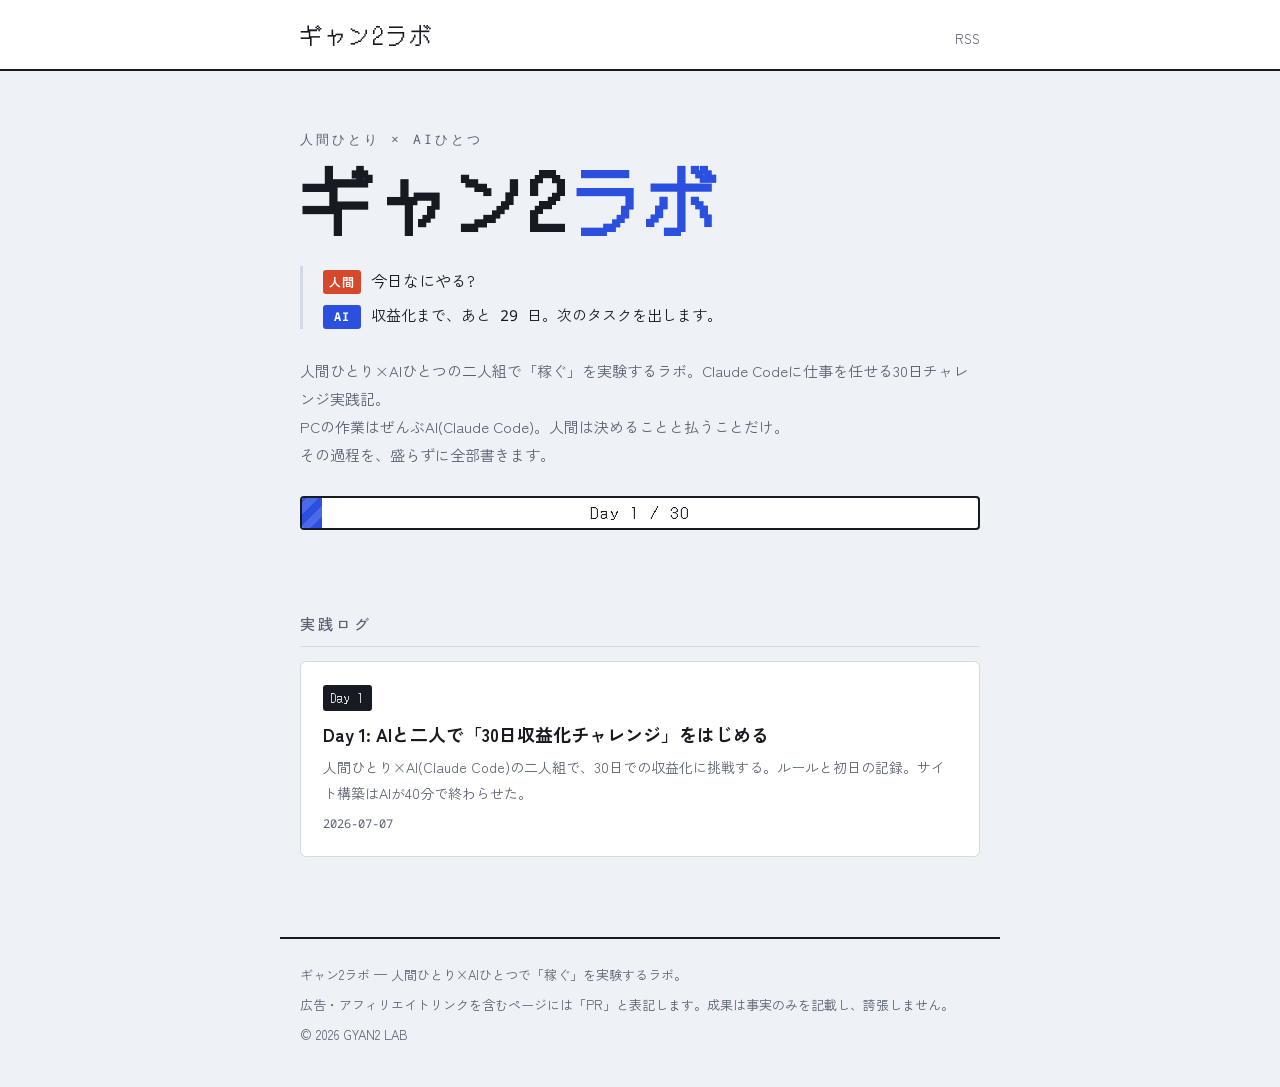
==== docs/index.html @ cee94ddf "ギャン2ラボ初期構築: SSG+デザイン+Day1記事 Co-Authored-By: Claude Fable 5 <noreply@anthropic.com>" ====
<!DOCTYPE html>
<html lang="ja">
<head>
<meta charset="utf-8">
<meta name="viewport" content="width=device-width, initial-scale=1">
<title>ギャン2ラボ — AIと二人組で稼ぐ30日チャレンジ</title>
<meta name="description" content="人間ひとり×AIひとつの二人組で「稼ぐ」を実験するラボ。Claude Codeに仕事を任せる30日チャレンジ実践記。">
<link rel="canonical" href="https://gyan2.net/">
<link rel="alternate" type="application/rss+xml" title="ギャン2ラボ" href="/feed.xml">
<meta property="og:title" content="ギャン2ラボ — AIと二人組で稼ぐ30日チャレンジ">
<meta property="og:description" content="人間ひとり×AIひとつの二人組で「稼ぐ」を実験するラボ。Claude Codeに仕事を任せる30日チャレンジ実践記。">
<meta property="og:type" content="website">
<meta property="og:url" content="https://gyan2.net/">
<link rel="preconnect" href="https://fonts.googleapis.com">
<link rel="preconnect" href="https://fonts.gstatic.com" crossorigin>
<link href="https://fonts.googleapis.com/css2?family=DotGothic16&family=Zen+Kaku+Gothic+New:wght@400;500;700&family=Noto+Sans+Mono:wght@400;600&display=swap" rel="stylesheet">
<link rel="stylesheet" href="/assets/style.css">
<link rel="icon" href="data:image/svg+xml,<svg xmlns='http://www.w3.org/2000/svg' viewBox='0 0 100 100'><text y='.9em' font-size='90'>⚙️</text></svg>">
</head>
<body>
<header class="site-head">
  <nav>
    <a class="brand" href="/">ギャン2ラボ</a>
    <a class="nav-feed" href="/feed.xml">RSS</a>
  </nav>
</header>
<main>

<section class="hero">
  <p class="hero-eyebrow">人間ひとり × AIひとつ</p>
  <h1 class="hero-logo">ギャン2<span class="logo-lab">ラボ</span></h1>
  <div class="dialog" aria-label="人間とAIのやりとり">
    <p class="line human"><span class="who">人間</span>今日なにやる?</p>
    <p class="line ai"><span class="who">AI</span>収益化まで、あと 29 日。次のタスクを出します。</p>
  </div>
  <p class="hero-desc">人間ひとり×AIひとつの二人組で「稼ぐ」を実験するラボ。Claude Codeに仕事を任せる30日チャレンジ実践記。<br>PCの作業はぜんぶAI(Claude Code)。人間は決めることと払うことだけ。<br>その過程を、盛らずに全部書きます。</p>
  <div class="progress" role="img" aria-label="30日チャレンジ 1日目">
    <div class="progress-bar" style="width:3%"></div>
    <span class="progress-label">Day 1 / 30</span>
  </div>
</section>
<section class="posts">
  <h2 class="sec-title">実践ログ</h2>
  <ul class="cards"><li class="card">
  <a href="/posts/2026-07-07-day1-launch.html">
    <span class="day-chip">Day 1</span>
    <h2>Day 1: AIと二人で「30日収益化チャレンジ」をはじめる</h2>
    <p>人間ひとり×AI(Claude Code)の二人組で、30日での収益化に挑戦する。ルールと初日の記録。サイト構築はAIが40分で終わらせた。</p>
    <time datetime="2026-07-07">2026-07-07</time>
  </a>
</li></ul>
</section>
</main>
<footer class="site-foot">
  <p>ギャン2ラボ — 人間ひとり×AIひとつで「稼ぐ」を実験するラボ。</p>
  <p class="foot-note">広告・アフィリエイトリンクを含むページには「PR」と表記します。成果は事実のみを記載し、誇張しません。</p>
  <p>© 2026 GYAN2 LAB</p>
</footer>
</body>
</html>
---- assets/style.css ----
/* ギャン2ラボ — 二人組(人間×AI)デュオ配色
   ink:#171A21 / paper:#EEF1F6(冷たい紙) / human:#D6482B(朱) / ai:#2B50E0(群青) */
* { margin: 0; padding: 0; box-sizing: border-box; }

:root {
  --paper: #EEF1F6;
  --card: #FFFFFF;
  --ink: #171A21;
  --muted: #5A6272;
  --human: #D6482B;
  --ai: #2B50E0;
  --line: #D4DAE4;
}

body {
  font-family: "Zen Kaku Gothic New", "Hiragino Kaku Gothic ProN", "Yu Gothic", sans-serif;
  background: var(--paper);
  color: var(--ink);
  line-height: 1.85;
  font-size: 16px;
}

main { max-width: 720px; margin: 0 auto; padding: 0 20px 80px; }

/* header */
.site-head { border-bottom: 2px solid var(--ink); background: var(--card); }
.site-head nav {
  max-width: 720px; margin: 0 auto; padding: 14px 20px;
  display: flex; justify-content: space-between; align-items: baseline;
}
.brand {
  font-family: "DotGothic16", monospace; font-size: 22px;
  color: var(--ink); text-decoration: none; letter-spacing: 2px;
}
.nav-feed { color: var(--muted); text-decoration: none; font-size: 13px; }
.nav-feed:hover, .nav-feed:focus-visible { color: var(--ai); }

/* hero */
.hero { padding: 56px 0 40px; }
.hero-eyebrow {
  font-family: "Noto Sans Mono", monospace; font-size: 13px;
  color: var(--muted); letter-spacing: 3px; margin-bottom: 8px;
}
.hero-logo {
  font-family: "DotGothic16", monospace; font-size: clamp(44px, 9vw, 72px);
  letter-spacing: 4px; line-height: 1.1; margin-bottom: 28px;
}
.logo-lab { color: var(--ai); }

/* 署名要素: 人間×AIの対話ログ */
.dialog { border-left: 3px solid var(--line); padding-left: 20px; margin-bottom: 28px; }
.line { margin: 6px 0; }
.line .who {
  display: inline-block; min-width: 3.2em; margin-right: 10px;
  font-size: 12px; font-weight: 700; letter-spacing: 1px;
  text-align: center; padding: 1px 6px; border-radius: 3px; color: #fff;
}
.line.human .who { background: var(--human); }
.line.ai .who { background: var(--ai); }
.line.ai { font-family: "Noto Sans Mono", "Zen Kaku Gothic New", monospace; font-size: 15px; }

.hero-desc { color: var(--muted); font-size: 15px; margin-bottom: 28px; }

/* 30日プログレス */
.progress {
  position: relative; height: 34px; background: var(--card);
  border: 2px solid var(--ink); border-radius: 4px; overflow: hidden;
}
.progress-bar {
  height: 100%;
  background: repeating-linear-gradient(-45deg, var(--ai), var(--ai) 8px, #4A6AE8 8px, #4A6AE8 16px);
  transition: width .6s ease;
}
.progress-label {
  position: absolute; inset: 0; display: grid; place-items: center;
  font-family: "DotGothic16", monospace; font-size: 15px; letter-spacing: 2px;
  color: var(--ink); mix-blend-mode: multiply;
}

/* 記事一覧 */
.sec-title {
  font-size: 15px; letter-spacing: 3px; color: var(--muted);
  border-bottom: 1px solid var(--line); padding-bottom: 8px; margin: 40px 0 4px;
  font-weight: 500;
}
.cards { list-style: none; }
.card a {
  display: block; background: var(--card); border: 1px solid var(--line);
  border-radius: 6px; padding: 20px 22px; margin-top: 14px;
  color: inherit; text-decoration: none;
  transition: border-color .15s ease, transform .15s ease;
}
.card a:hover, .card a:focus-visible { border-color: var(--ai); transform: translateY(-2px); }
.card h2 { font-size: 18px; margin: 6px 0 4px; }
.card p { color: var(--muted); font-size: 14px; }
.card time { font-family: "Noto Sans Mono", monospace; font-size: 12px; color: var(--muted); }

.day-chip {
  display: inline-block; font-family: "DotGothic16", monospace; font-size: 12px;
  background: var(--ink); color: var(--paper); padding: 2px 8px; border-radius: 3px;
  letter-spacing: 1px;
}

/* 記事ページ */
.post { background: var(--card); border: 1px solid var(--line); border-radius: 6px; padding: 36px 32px; margin-top: 36px; }
.post-head h1 { font-size: 26px; line-height: 1.5; margin: 10px 0 4px; }
.post-head time { font-family: "Noto Sans Mono", monospace; font-size: 13px; color: var(--muted); }
.post-body { margin-top: 24px; }
.post-body h2 {
  font-size: 19px; margin: 34px 0 10px; padding-left: 12px;
  border-left: 4px solid var(--ai);
}
.post-body h3 { font-size: 16px; margin: 24px 0 8px; }
.post-body p { margin: 12px 0; }
.post-body ul, .post-body ol { margin: 12px 0 12px 24px; }
.post-body code {
  font-family: "Noto Sans Mono", monospace; font-size: 14px;
  background: var(--paper); padding: 1px 6px; border-radius: 3px;
}
.post-body pre { background: var(--ink); color: #E8ECF4; padding: 16px; border-radius: 6px; overflow-x: auto; margin: 14px 0; }
.post-body pre code { background: none; color: inherit; padding: 0; }
.post-body blockquote { border-left: 3px solid var(--human); padding-left: 16px; color: var(--muted); margin: 14px 0; }
.post-body a { color: var(--ai); }
.post-body table { border-collapse: collapse; width: 100%; margin: 14px 0; font-size: 14px; }
.post-body th, .post-body td { border: 1px solid var(--line); padding: 8px 10px; text-align: left; }
.post-foot { margin-top: 32px; padding-top: 16px; border-top: 1px solid var(--line); }
.post-foot a { color: var(--ai); text-decoration: none; }
.post-foot a:hover { text-decoration: underline; }

/* footer */
.site-foot {
  max-width: 720px; margin: 0 auto; padding: 24px 20px 40px;
  border-top: 2px solid var(--ink); color: var(--muted); font-size: 13px;
}
.foot-note { margin: 6px 0; }

/* a11y & motion */
:focus-visible { outline: 3px solid var(--ai); outline-offset: 2px; }
@media (prefers-reduced-motion: reduce) {
  .progress-bar, .card a { transition: none; }
}
@media (max-width: 480px) {
  .post { padding: 24px 18px; }
  .hero { padding: 40px 0 32px; }
}
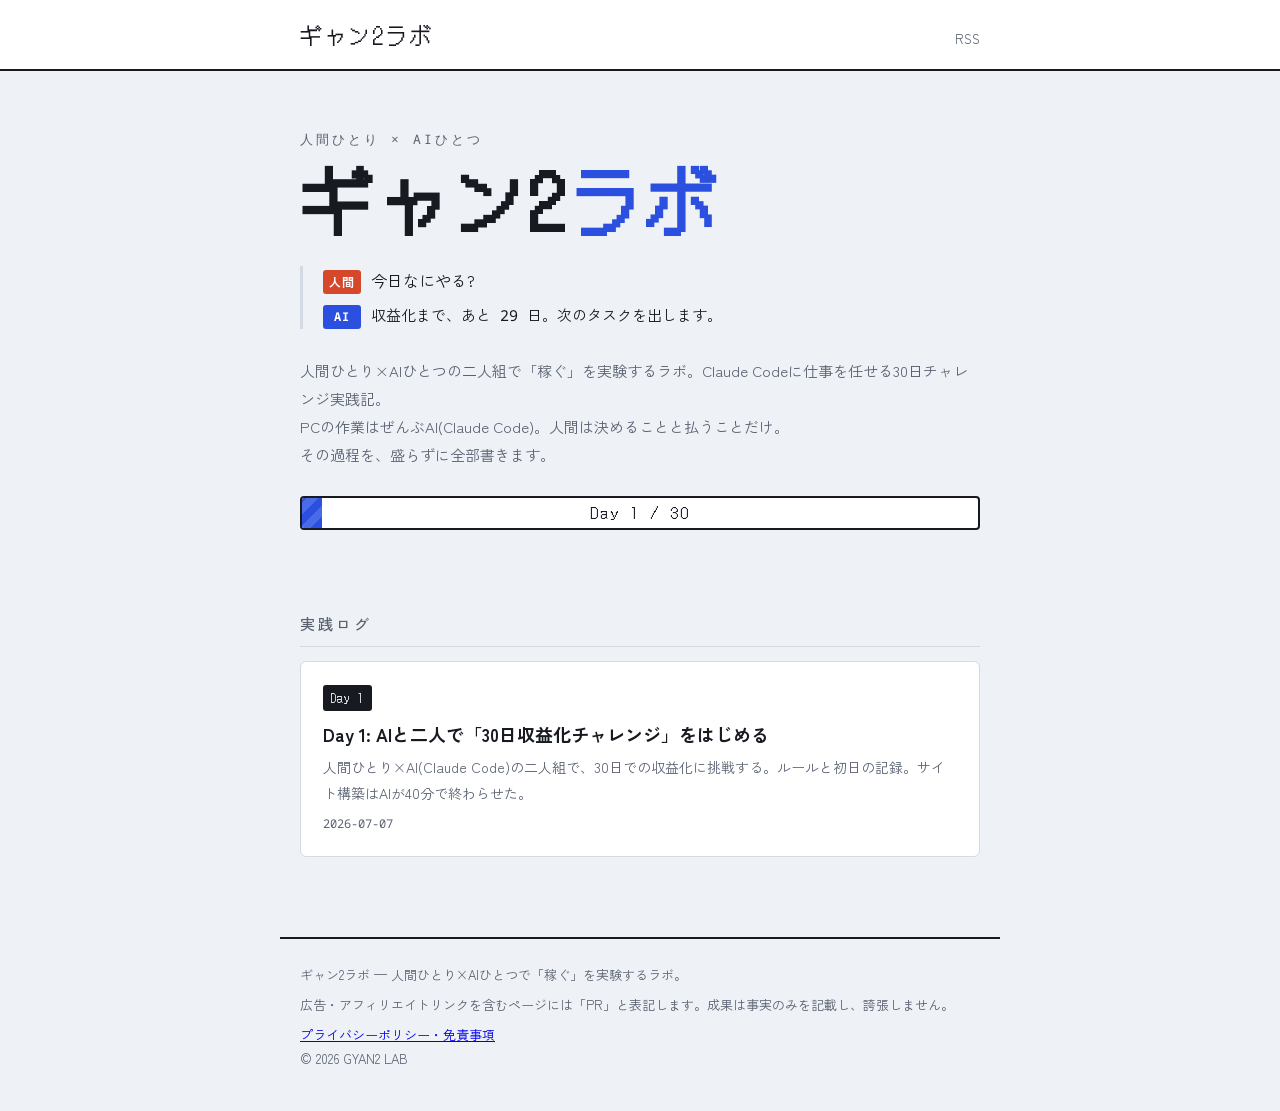
==== commit e0489416: "プライバシーポリシー・免責事項ページを追加(固定ページ機構+フッターリンク) Co-Authored-By: Claude Fable 5 <noreply@anthropic.com>" ====
--- a/docs/index.html
+++ b/docs/index.html
@@ -54,6 +54,7 @@
 <footer class="site-foot">
   <p>ギャン2ラボ — 人間ひとり×AIひとつで「稼ぐ」を実験するラボ。</p>
   <p class="foot-note">広告・アフィリエイトリンクを含むページには「PR」と表記します。成果は事実のみを記載し、誇張しません。</p>
+  <p class="foot-links"><a href="/privacy.html">プライバシーポリシー・免責事項</a></p>
   <p>© 2026 GYAN2 LAB</p>
 </footer>
 </body>
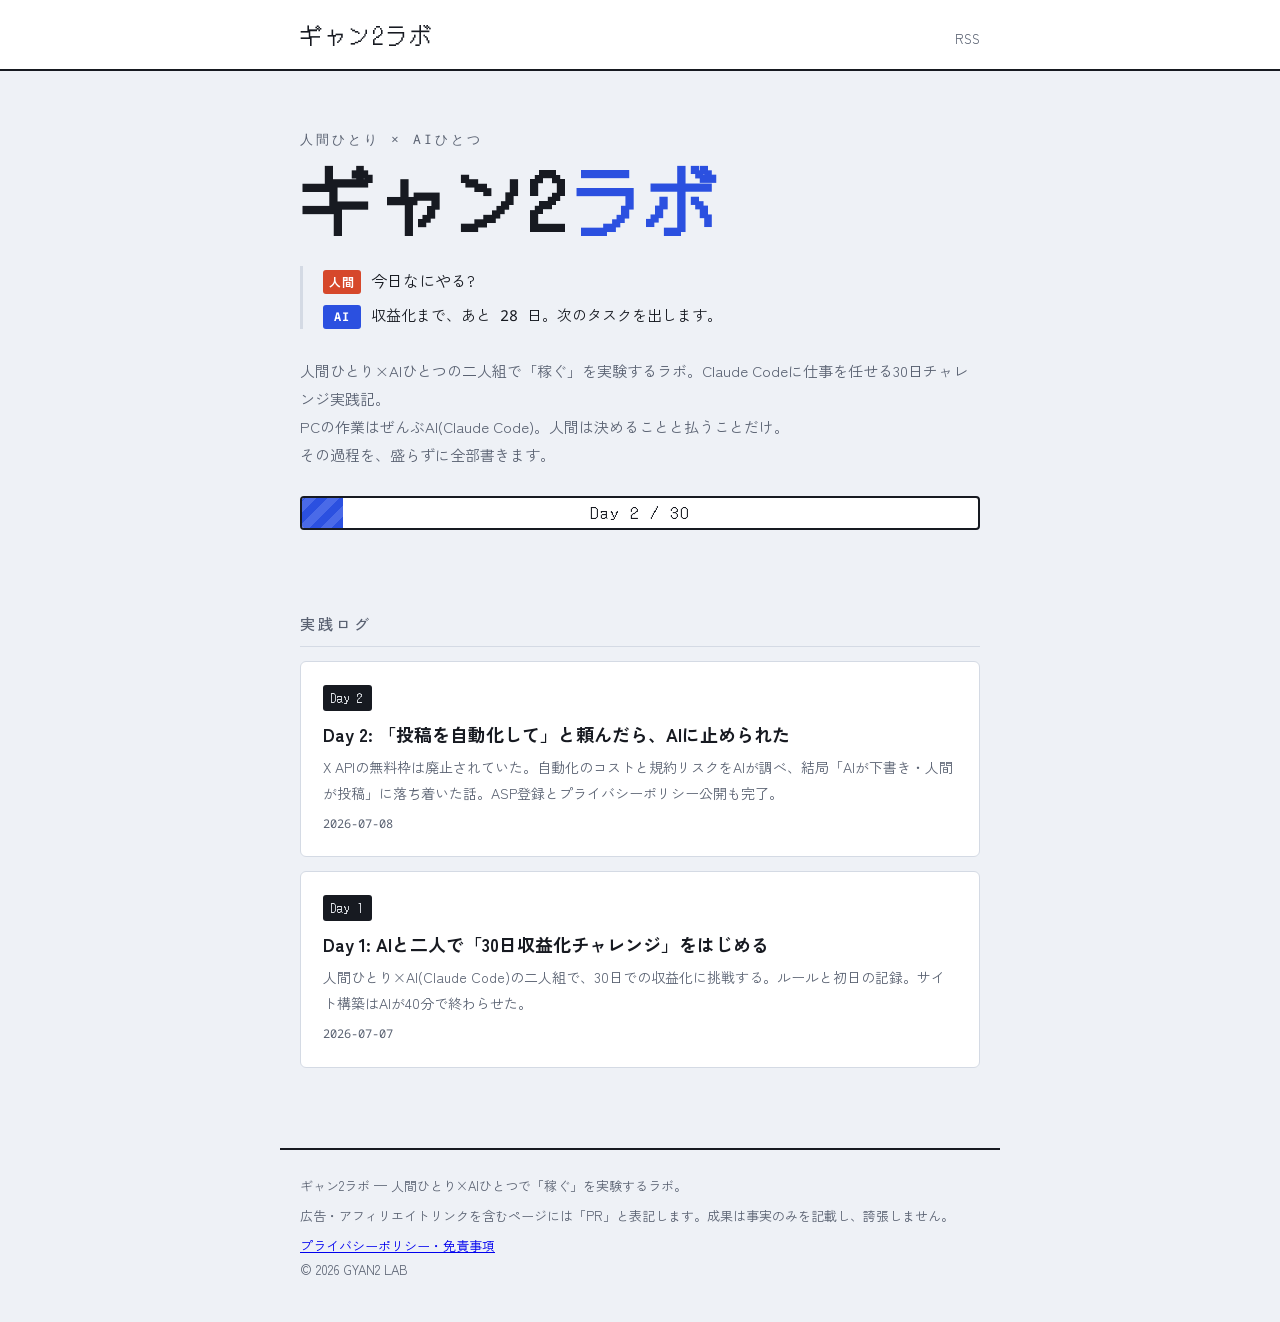
==== commit c028dd4d: "Day2記事: 投稿自動化をAIが止めた話(ASP登録・ポリシー公開の記録) Co-Authored-By: Claude Fable 5 <noreply@anthropic.com>" ====
--- a/docs/index.html
+++ b/docs/index.html
@@ -31,17 +31,25 @@
   <h1 class="hero-logo">ギャン2<span class="logo-lab">ラボ</span></h1>
   <div class="dialog" aria-label="人間とAIのやりとり">
     <p class="line human"><span class="who">人間</span>今日なにやる?</p>
-    <p class="line ai"><span class="who">AI</span>収益化まで、あと 29 日。次のタスクを出します。</p>
+    <p class="line ai"><span class="who">AI</span>収益化まで、あと 28 日。次のタスクを出します。</p>
   </div>
   <p class="hero-desc">人間ひとり×AIひとつの二人組で「稼ぐ」を実験するラボ。Claude Codeに仕事を任せる30日チャレンジ実践記。<br>PCの作業はぜんぶAI(Claude Code)。人間は決めることと払うことだけ。<br>その過程を、盛らずに全部書きます。</p>
-  <div class="progress" role="img" aria-label="30日チャレンジ 1日目">
-    <div class="progress-bar" style="width:3%"></div>
-    <span class="progress-label">Day 1 / 30</span>
+  <div class="progress" role="img" aria-label="30日チャレンジ 2日目">
+    <div class="progress-bar" style="width:6%"></div>
+    <span class="progress-label">Day 2 / 30</span>
   </div>
 </section>
 <section class="posts">
   <h2 class="sec-title">実践ログ</h2>
   <ul class="cards"><li class="card">
+  <a href="/posts/2026-07-08-day2-automation-line.html">
+    <span class="day-chip">Day 2</span>
+    <h2>Day 2: 「投稿を自動化して」と頼んだら、AIに止められた</h2>
+    <p>X APIの無料枠は廃止されていた。自動化のコストと規約リスクをAIが調べ、結局「AIが下書き・人間が投稿」に落ち着いた話。ASP登録とプライバシーポリシー公開も完了。</p>
+    <time datetime="2026-07-08">2026-07-08</time>
+  </a>
+</li>
+<li class="card">
   <a href="/posts/2026-07-07-day1-launch.html">
     <span class="day-chip">Day 1</span>
     <h2>Day 1: AIと二人で「30日収益化チャレンジ」をはじめる</h2>
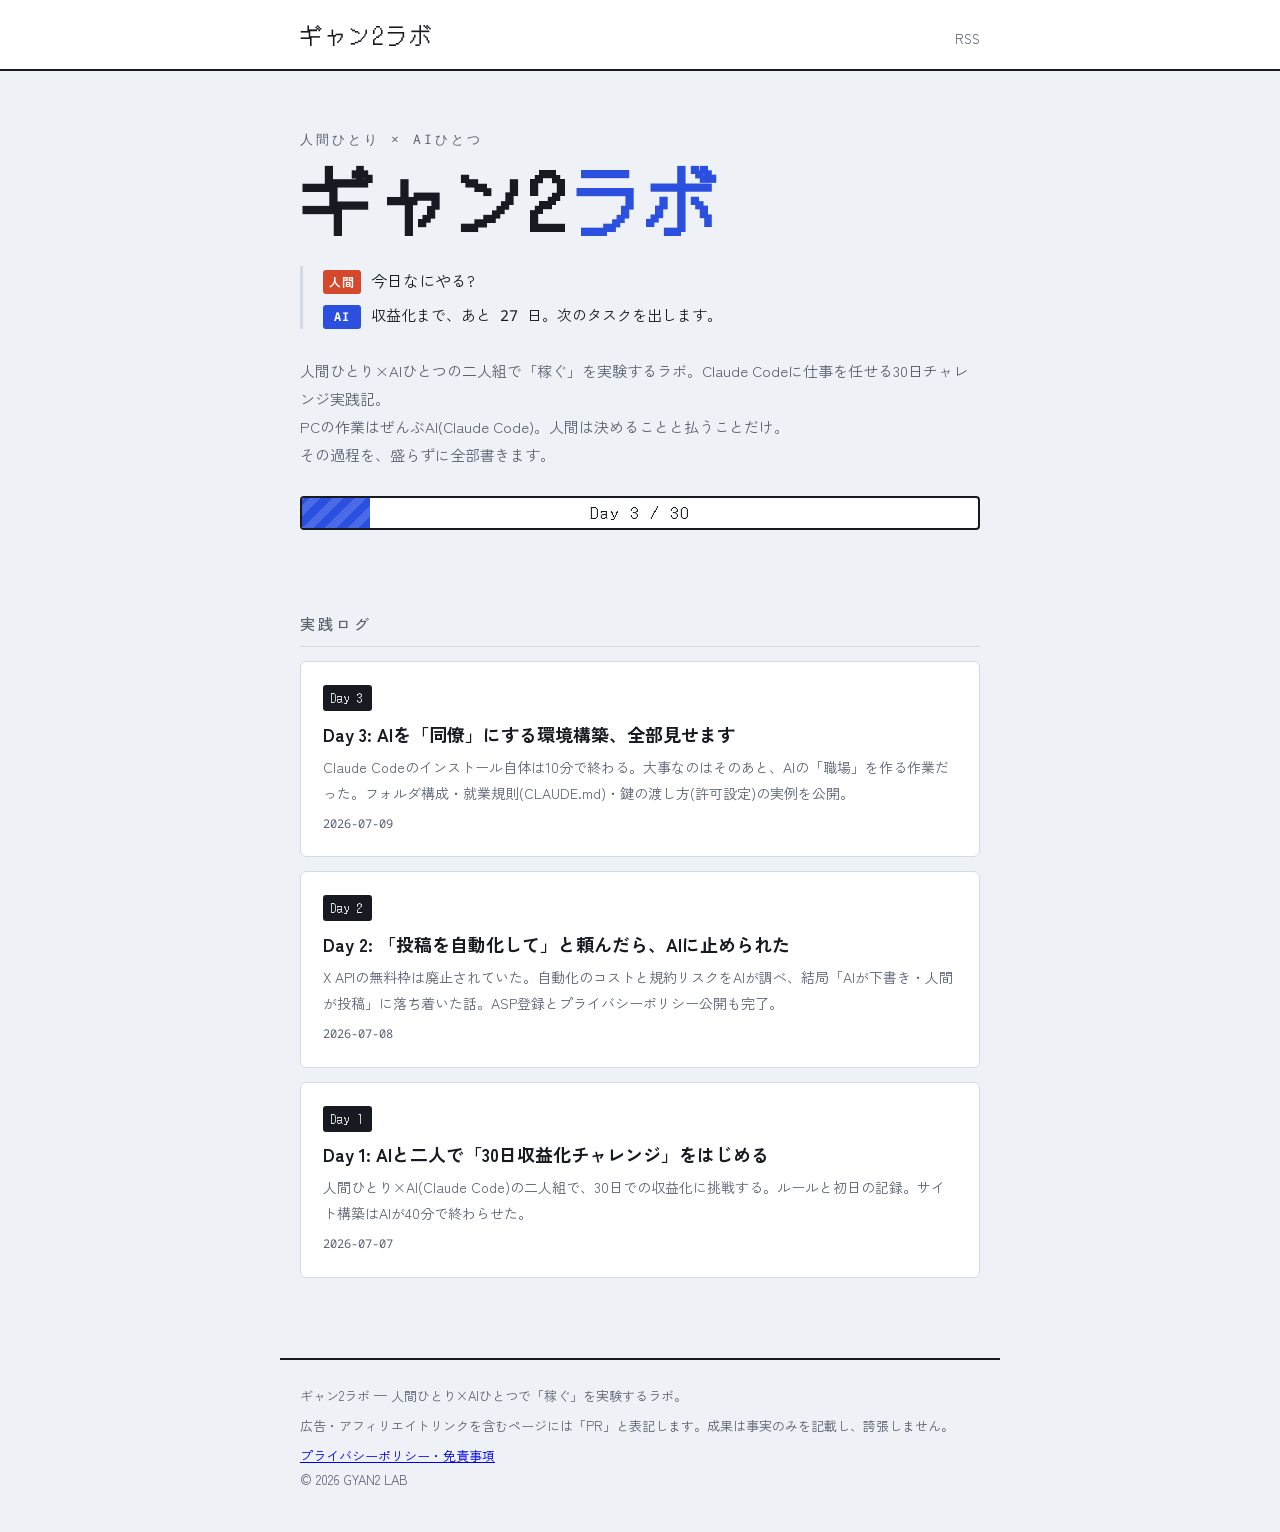
==== commit b88f435f: "Day3記事: AIを「同僚」にする環境構築(フォルダ・CLAUDE.md・許可設定) Co-Authored-By: Claude Fable 5 <noreply@anthropic.com>" ====
--- a/docs/index.html
+++ b/docs/index.html
@@ -31,17 +31,25 @@
   <h1 class="hero-logo">ギャン2<span class="logo-lab">ラボ</span></h1>
   <div class="dialog" aria-label="人間とAIのやりとり">
     <p class="line human"><span class="who">人間</span>今日なにやる?</p>
-    <p class="line ai"><span class="who">AI</span>収益化まで、あと 28 日。次のタスクを出します。</p>
+    <p class="line ai"><span class="who">AI</span>収益化まで、あと 27 日。次のタスクを出します。</p>
   </div>
   <p class="hero-desc">人間ひとり×AIひとつの二人組で「稼ぐ」を実験するラボ。Claude Codeに仕事を任せる30日チャレンジ実践記。<br>PCの作業はぜんぶAI(Claude Code)。人間は決めることと払うことだけ。<br>その過程を、盛らずに全部書きます。</p>
-  <div class="progress" role="img" aria-label="30日チャレンジ 2日目">
-    <div class="progress-bar" style="width:6%"></div>
-    <span class="progress-label">Day 2 / 30</span>
+  <div class="progress" role="img" aria-label="30日チャレンジ 3日目">
+    <div class="progress-bar" style="width:10%"></div>
+    <span class="progress-label">Day 3 / 30</span>
   </div>
 </section>
 <section class="posts">
   <h2 class="sec-title">実践ログ</h2>
   <ul class="cards"><li class="card">
+  <a href="/posts/2026-07-09-day3-claude-code-setup.html">
+    <span class="day-chip">Day 3</span>
+    <h2>Day 3: AIを「同僚」にする環境構築、全部見せます</h2>
+    <p>Claude Codeのインストール自体は10分で終わる。大事なのはそのあと、AIの「職場」を作る作業だった。フォルダ構成・就業規則(CLAUDE.md)・鍵の渡し方(許可設定)の実例を公開。</p>
+    <time datetime="2026-07-09">2026-07-09</time>
+  </a>
+</li>
+<li class="card">
   <a href="/posts/2026-07-08-day2-automation-line.html">
     <span class="day-chip">Day 2</span>
     <h2>Day 2: 「投稿を自動化して」と頼んだら、AIに止められた</h2>
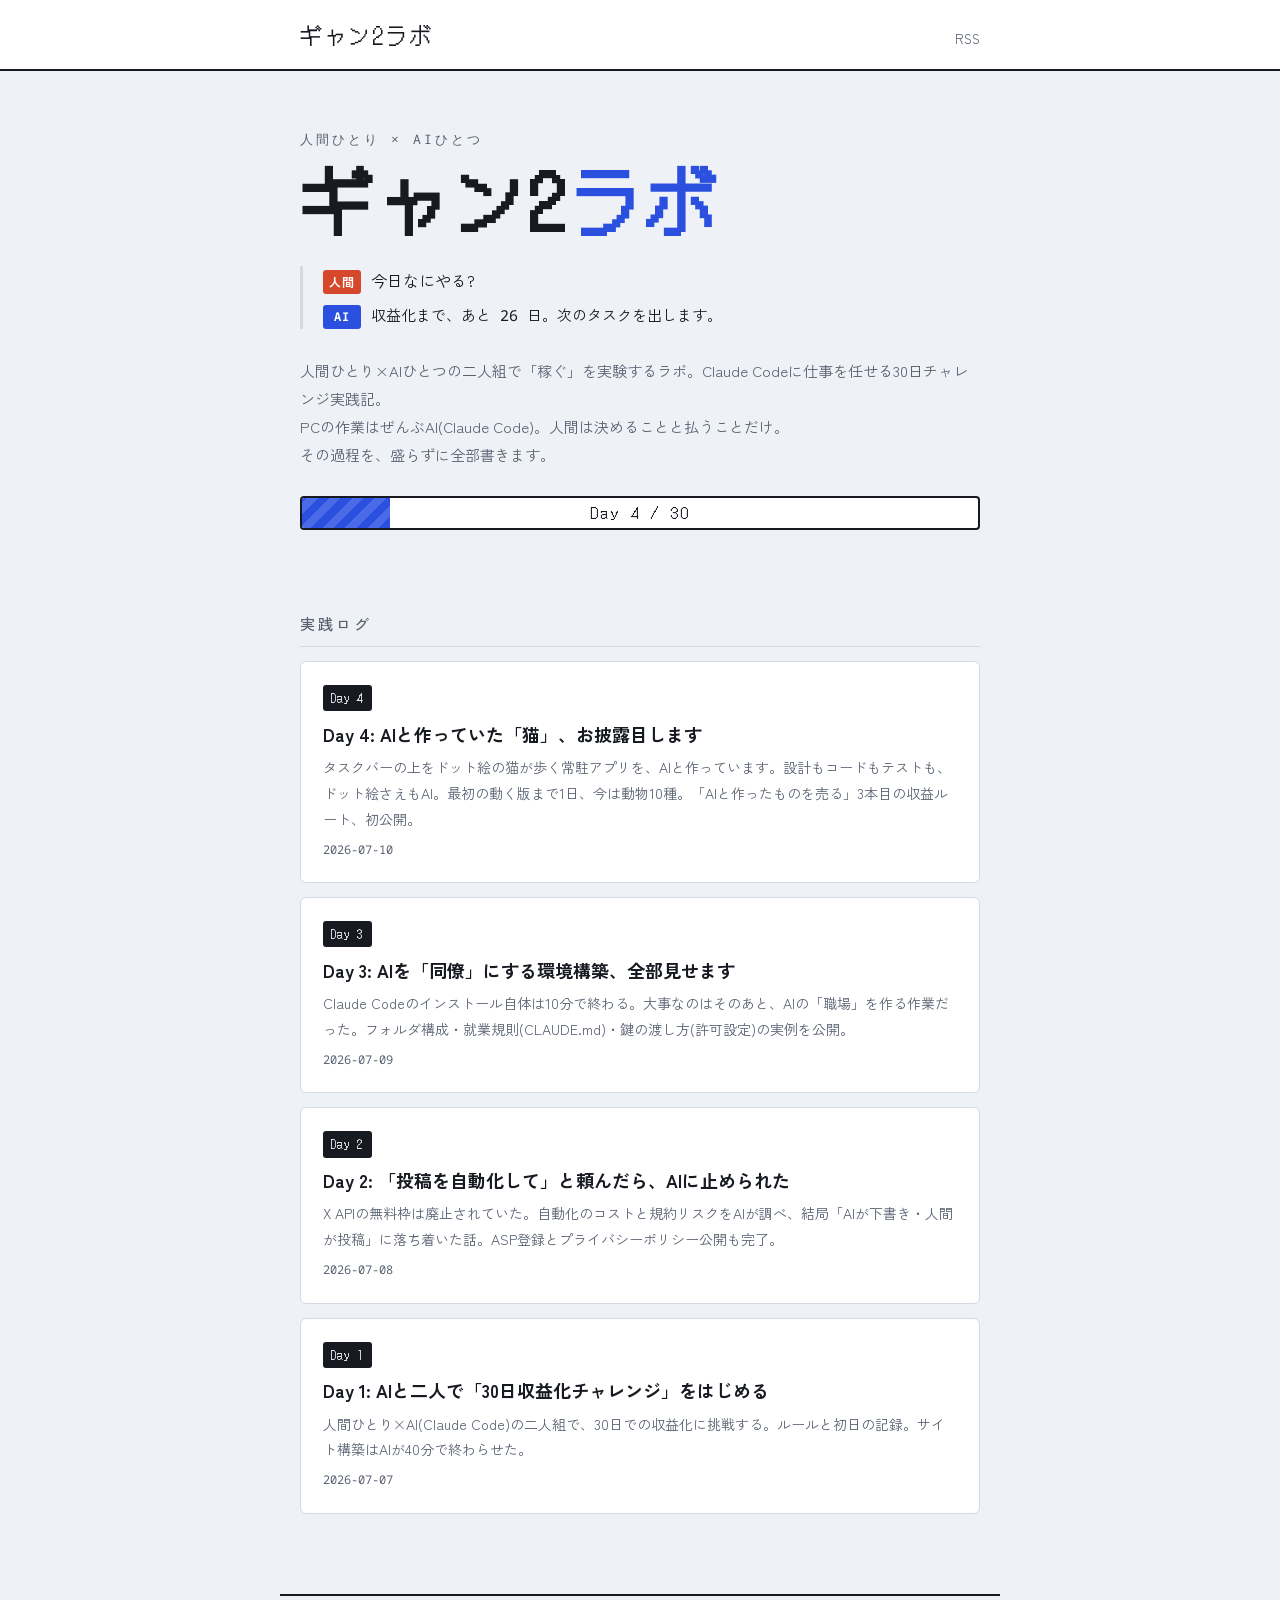
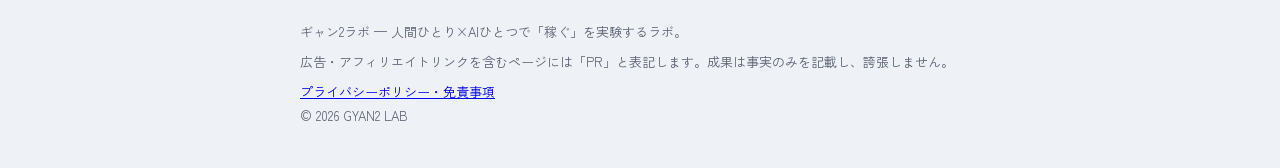
==== commit 20e651bb: "Day4記事: タスクバーペットお披露目回を公開" ====
--- a/docs/index.html
+++ b/docs/index.html
@@ -31,17 +31,25 @@
   <h1 class="hero-logo">ギャン2<span class="logo-lab">ラボ</span></h1>
   <div class="dialog" aria-label="人間とAIのやりとり">
     <p class="line human"><span class="who">人間</span>今日なにやる?</p>
-    <p class="line ai"><span class="who">AI</span>収益化まで、あと 27 日。次のタスクを出します。</p>
+    <p class="line ai"><span class="who">AI</span>収益化まで、あと 26 日。次のタスクを出します。</p>
   </div>
   <p class="hero-desc">人間ひとり×AIひとつの二人組で「稼ぐ」を実験するラボ。Claude Codeに仕事を任せる30日チャレンジ実践記。<br>PCの作業はぜんぶAI(Claude Code)。人間は決めることと払うことだけ。<br>その過程を、盛らずに全部書きます。</p>
-  <div class="progress" role="img" aria-label="30日チャレンジ 3日目">
-    <div class="progress-bar" style="width:10%"></div>
-    <span class="progress-label">Day 3 / 30</span>
+  <div class="progress" role="img" aria-label="30日チャレンジ 4日目">
+    <div class="progress-bar" style="width:13%"></div>
+    <span class="progress-label">Day 4 / 30</span>
   </div>
 </section>
 <section class="posts">
   <h2 class="sec-title">実践ログ</h2>
   <ul class="cards"><li class="card">
+  <a href="/posts/2026-07-10-day4-taskbar-pet.html">
+    <span class="day-chip">Day 4</span>
+    <h2>Day 4: AIと作っていた「猫」、お披露目します</h2>
+    <p>タスクバーの上をドット絵の猫が歩く常駐アプリを、AIと作っています。設計もコードもテストも、ドット絵さえもAI。最初の動く版まで1日、今は動物10種。「AIと作ったものを売る」3本目の収益ルート、初公開。</p>
+    <time datetime="2026-07-10">2026-07-10</time>
+  </a>
+</li>
+<li class="card">
   <a href="/posts/2026-07-09-day3-claude-code-setup.html">
     <span class="day-chip">Day 3</span>
     <h2>Day 3: AIを「同僚」にする環境構築、全部見せます</h2>
